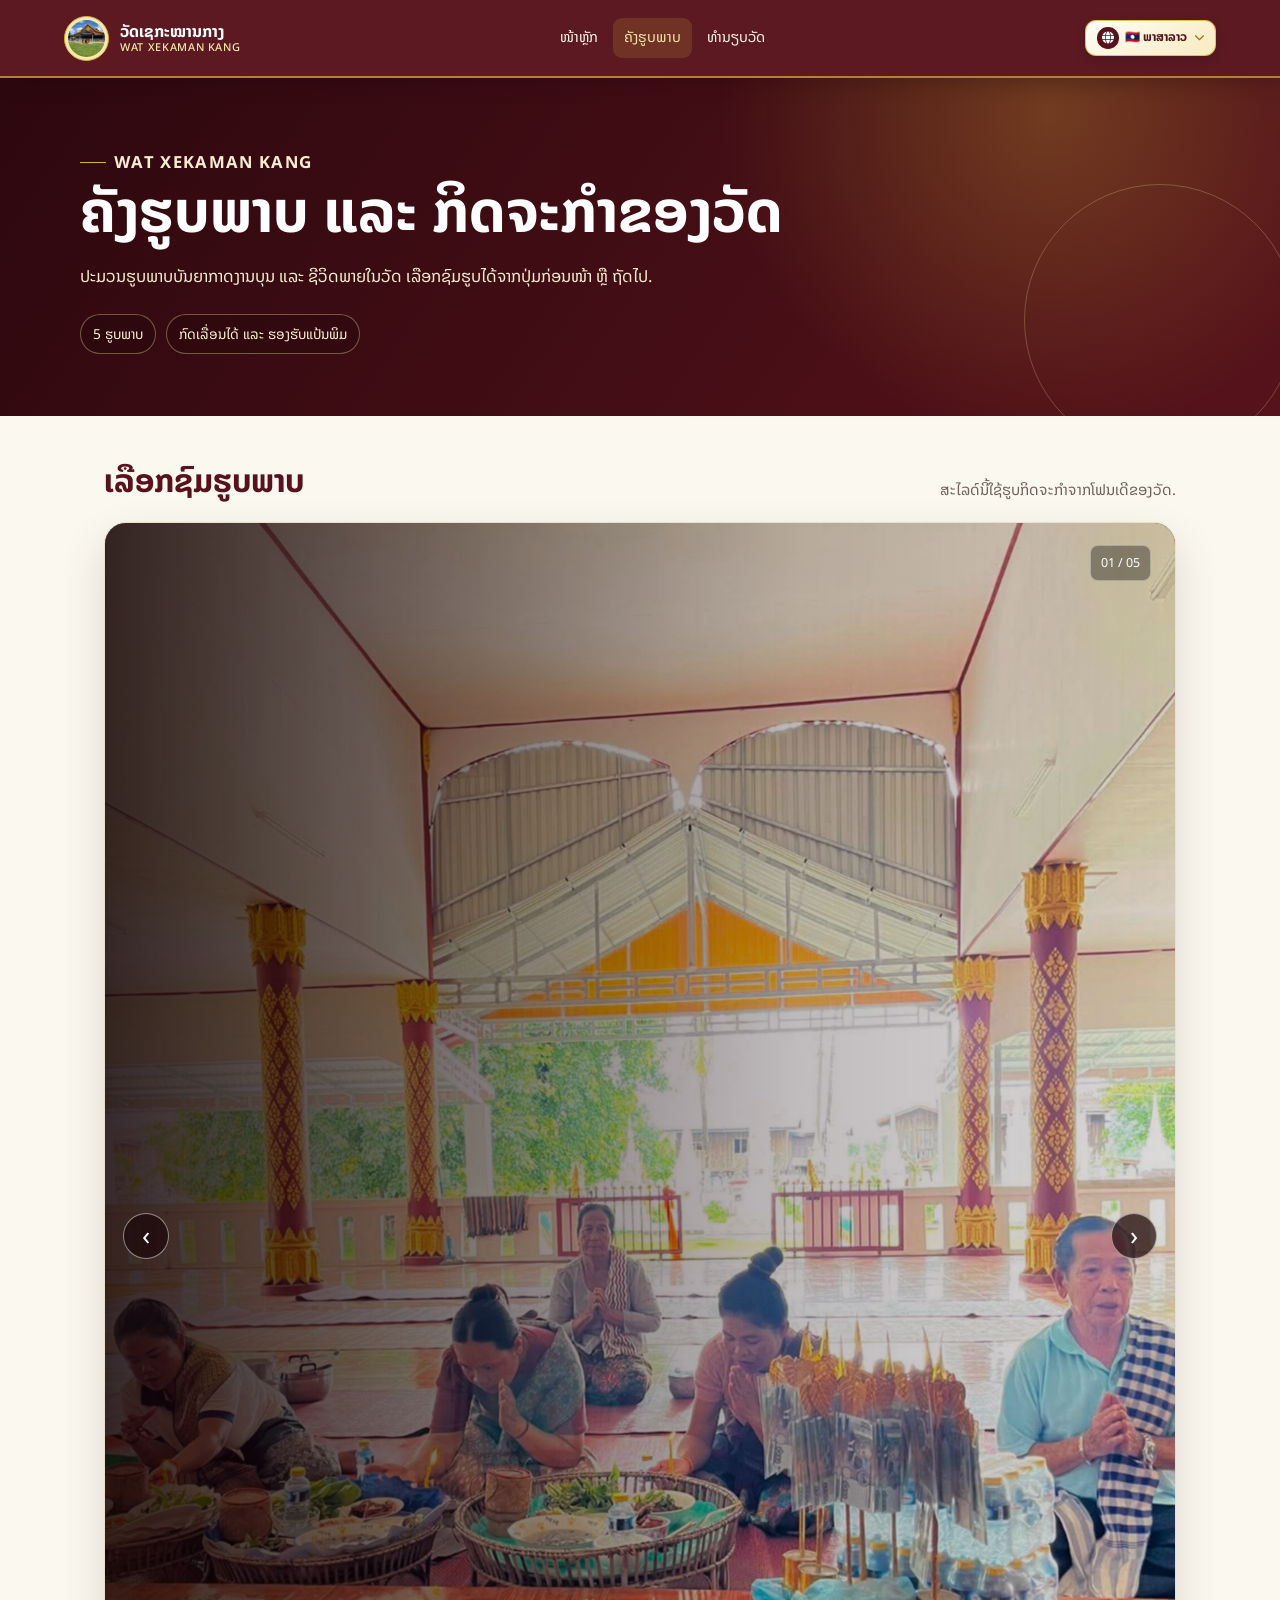
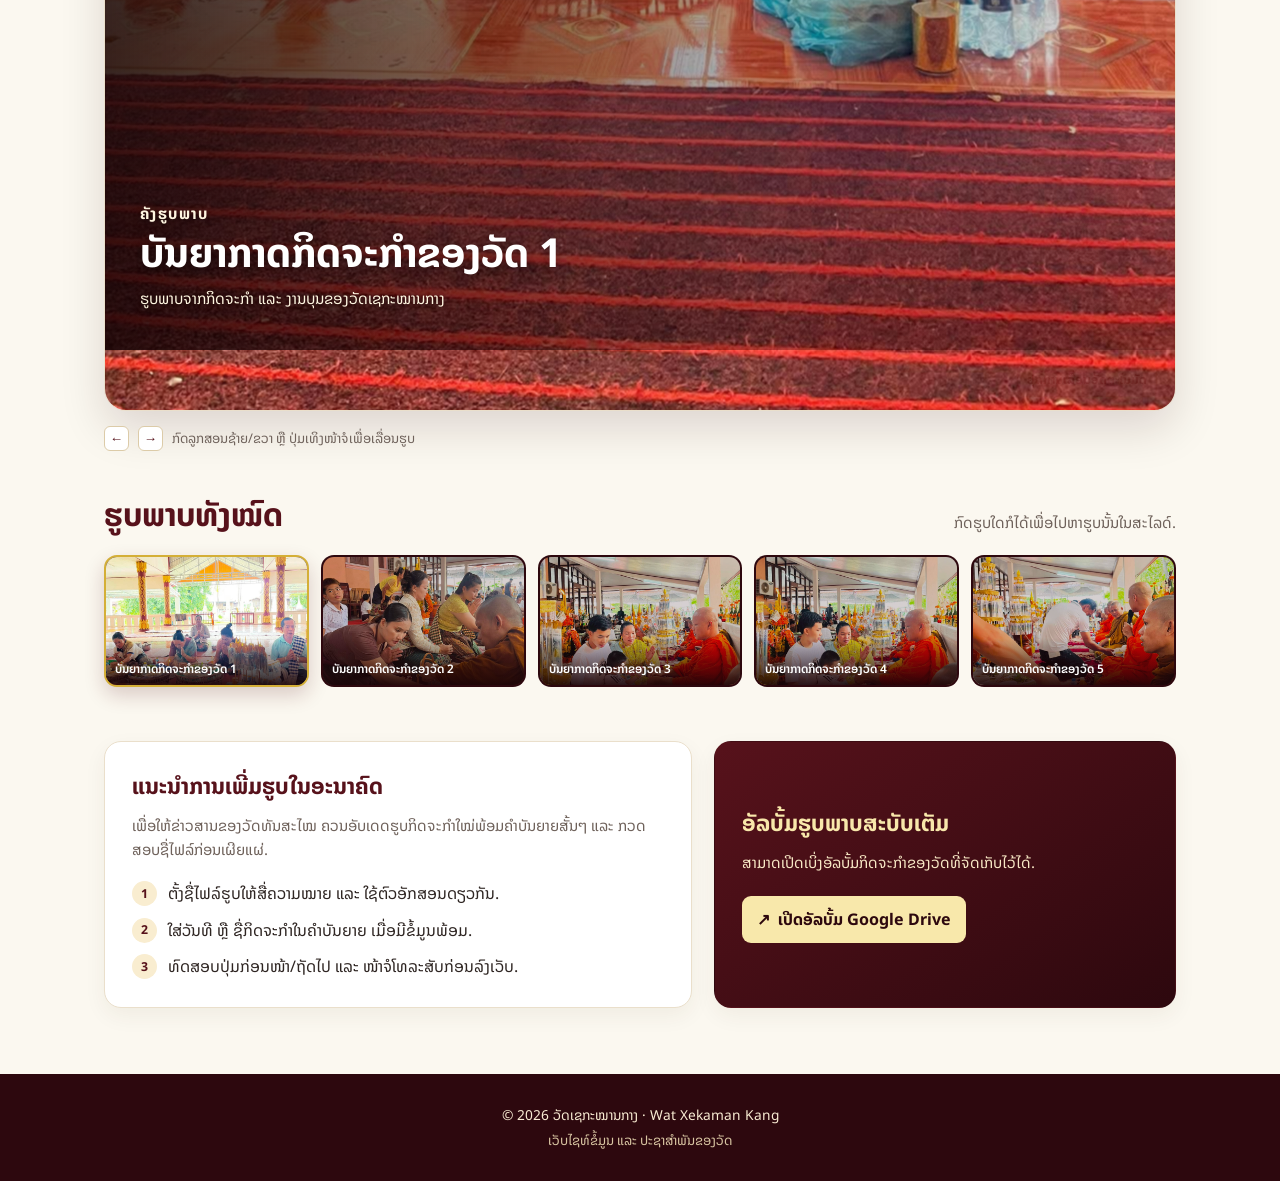
==== gallery.html @ 75fa4f86 "Add files via upload" ====
<!DOCTYPE html>
<html lang="lo">
<head>
    <meta charset="UTF-8">
    <meta name="viewport" content="width=device-width, initial-scale=1.0">
    <meta name="description" content="ຄັງຮູບພາບ ແລະ ກິດຈະກຳຂອງວັດເຊກະໝານກາງ">
    <meta name="theme-color" content="#57121b">
    <title>ຄັງຮູບພາບ | ວັດເຊກະໝານກາງ</title>
    <link rel="preconnect" href="https://fonts.googleapis.com">
    <link rel="preconnect" href="https://fonts.gstatic.com" crossorigin>
    <link href="https://fonts.googleapis.com/css2?family=Noto+Sans+Lao:wght@400;500;600;700&family=Noto+Sans+Thai:wght@400;500;600;700&display=swap" rel="stylesheet">
    <link rel="stylesheet" href="https://cdnjs.cloudflare.com/ajax/libs/font-awesome/6.4.0/css/all.min.css">
    <style>
        :root {
            --wine: #57121b;
            --wine-dark: #2d080e;
            --gold: #d4af37;
            --gold-light: #f8e8ab;
            --cream: #fbf8f0;
            --ink: #2e2522;
            --muted: #6f625b;
            --surface: #ffffff;
            --line: #eadfcb;
            --shadow: 0 18px 45px rgba(45, 8, 14, .14);
        }

    * { box-sizing: border-box; }
    html { scroll-behavior: smooth; }
    body {
        margin: 0;
        min-width: 320px;
        color: var(--ink);
        background: var(--cream);
        font-family: "Noto Sans Lao", "Noto Sans Thai", Tahoma, sans-serif;
        line-height: 1.6;
    }

    button, a { font: inherit; }
    button { cursor: pointer; }
    a { color: inherit; }
    img { display: block; max-width: 100%; }
    :focus-visible { outline: 3px solid #1769aa; outline-offset: 3px; }

    .skip-link {
        position: fixed;
        z-index: 100;
        top: -100px;
        left: 16px;
        padding: 10px 16px;
        color: #fff;
        background: var(--wine-dark);
        border-radius: 0 0 12px 12px;
    }
    .skip-link:focus { top: 0; }

    .site-header {
        position: sticky;
        z-index: 20;
        top: 0;
        border-bottom: 2px solid rgba(212, 175, 55, .7);
        color: #fff;
        background: rgba(87, 18, 27, .97);
        box-shadow: 0 5px 18px rgba(28, 4, 8, .24);
    }
    .topbar {
        display: flex;
        align-items: center;
        justify-content: space-between;
        gap: 16px;
        max-width: 1200px;
        min-height: 76px;
        margin: 0 auto;
        padding: 10px 24px;
    }
    .brand {
        display: inline-flex;
        align-items: center;
        gap: 11px;
        color: #fff;
        font-weight: 700;
        text-decoration: none;
        white-space: nowrap;
    }
    .brand img {
        width: 45px;
        height: 45px;
        padding: 3px;
        object-fit: cover;
        background: var(--gold-light);
        border: 1px solid var(--gold);
        border-radius: 50%;
    }
    .brand-text { display: grid; line-height: 1.25; }
    .brand-text small { color: var(--gold-light); font-size: .68rem; font-weight: 500; letter-spacing: .06em; }
    .site-nav { display: flex; align-items: center; gap: 4px; }
    .site-nav a {
        padding: 8px 11px;
        color: #fff9e9;
        border-radius: 9px;
        font-size: .9rem;
        text-decoration: none;
    }
    .site-nav a:hover, .site-nav a[aria-current="page"] { color: var(--gold-light); background: rgba(212, 175, 55, .17); }
    .header-actions { display: flex; align-items: center; gap: 8px; }
    .language-menu { position: relative; }
    .language-menu-trigger {
        display: inline-flex;
        align-items: center;
        gap: .42rem;
        min-height: 2.25rem;
        padding: .34rem .68rem;
        color: var(--wine);
        border: 1px solid rgba(212, 175, 55, .75);
        border-radius: .7rem;
        background: linear-gradient(145deg, #fffdf8, #f8ebbf);
        box-shadow: 0 4px 12px rgba(0, 0, 0, .16);
        font-size: .76rem;
        font-weight: 700;
        transition: transform .2s ease, box-shadow .2s ease, background .2s ease;
    }
    .language-menu-trigger:hover { transform: translateY(-1px); background: #fff; box-shadow: 0 7px 16px rgba(0, 0, 0, .22); }
    .language-icon { display: grid; width: 1.35rem; height: 1.35rem; place-items: center; color: #fff; border-radius: 50%; background: var(--wine); }
    .language-chevron { color: #9d7516; font-size: .65rem; transition: transform .2s ease; }
    .language-menu-trigger[aria-expanded="true"] .language-chevron { transform: rotate(180deg); }
    .language-menu-popover { position: absolute; z-index: 50; top: calc(100% + .5rem); right: 0; display: grid; width: 11.25rem; padding: .35rem; border: 1px solid rgba(212, 175, 55, .7); border-radius: .9rem; background: #fffdf8; box-shadow: 0 14px 34px rgba(45, 8, 14, .26); opacity: 0; pointer-events: none; transform: translateY(-.35rem) scale(.97); transform-origin: top right; transition: opacity .16s ease, transform .16s ease; }
    .language-menu.is-open .language-menu-popover { opacity: 1; pointer-events: auto; transform: translateY(0) scale(1); }
    .language-option { display: flex; align-items: center; gap: .55rem; width: 100%; padding: .62rem .7rem; color: var(--ink); border: 0; border-radius: .65rem; background: transparent; text-align: left; font-size: .82rem; font-weight: 700; transition: background .18s ease, color .18s ease, transform .18s ease; }
    .language-option:hover, .language-option[aria-current="true"] { color: var(--wine); background: #fff1c8; transform: translateX(2px); }
    .language-option-flag { display: grid; width: 1.7rem; height: 1.7rem; place-items: center; border-radius: 50%; background: #f7ebcb; font-size: .9rem; }

    .hero {
        position: relative;
        overflow: hidden;
        padding: 54px 24px 62px;
        color: #fff;
        background: radial-gradient(circle at 82% 10%, rgba(212, 175, 55, .28), transparent 30%), linear-gradient(125deg, var(--wine-dark), var(--wine));
    }
    .hero::after {
        position: absolute;
        inset: auto -16px -40px auto;
        width: 270px;
        height: 270px;
        border: 1px solid rgba(248, 232, 171, .24);
        border-radius: 50%;
        content: "";
    }
    .hero-inner { position: relative; z-index: 1; max-width: 1120px; margin: 0 auto; }
    .eyebrow { display: inline-flex; align-items: center; gap: 8px; margin: 0 0 11px; color: var(--gold-light); font-size: .82rem; font-weight: 700; letter-spacing: .08em; text-transform: uppercase; }
    .eyebrow::before { width: 26px; height: 1px; background: var(--gold); content: ""; }
    h1 { max-width: 780px; margin: 0; color: #fff; font-size: clamp(2rem, 5vw, 3.65rem); line-height: 1.2; }
    .hero p { max-width: 720px; margin: 17px 0 0; color: #f9ecd3; font-size: 1.04rem; }
    .hero-meta { display: flex; flex-wrap: wrap; gap: 10px; margin-top: 25px; }
    .meta-chip { padding: 8px 12px; border: 1px solid rgba(248, 232, 171, .35); border-radius: 99px; background: rgba(0, 0, 0, .14); color: #fff3d4; font-size: .86rem; }

    .page-shell { max-width: 1120px; margin: 0 auto; padding: 44px 24px 66px; }
    .section-heading { display: flex; align-items: end; justify-content: space-between; gap: 20px; margin-bottom: 20px; }
    .section-heading h2 { margin: 0; color: var(--wine); font-size: clamp(1.45rem, 3vw, 2rem); line-height: 1.3; }
    .section-heading p { max-width: 560px; margin: 0; color: var(--muted); font-size: .94rem; text-align: right; }

    .slider {
        overflow: hidden;
        background: var(--surface);
        border: 1px solid var(--line);
        border-radius: 22px;
        box-shadow: var(--shadow);
    }
    .slide-stage {
        position: relative;
        display: grid;
        min-height: 500px;
        isolation: isolate;
        background: #211517;
    }
    .slide-image { width: 100%; height: 100%; min-height: 500px; object-fit: cover; opacity: .96; transform: scale(1.025); will-change: opacity, transform, filter; transition: opacity .5s ease, transform 7s cubic-bezier(.16, 1, .3, 1), filter .5s ease; animation: slide-ken-burns 12s ease-out both; }
    .slide-stage.is-changing .slide-image { opacity: .1; transform: scale(1.08); filter: saturate(.7) blur(1px); }
    @keyframes slide-ken-burns { from { transform: scale(1.025); } to { transform: scale(1.1); } }
    .image-wash { position: absolute; z-index: 1; inset: 0; background: linear-gradient(90deg, rgba(19, 3, 6, .84), rgba(19, 3, 6, .23) 65%, rgba(19, 3, 6, .1)); pointer-events: none; }
    .slide-info { position: absolute; z-index: 2; right: 35px; bottom: 38px; left: 35px; max-width: 650px; color: #fff; }
    .slide-kicker { margin: 0 0 6px; color: var(--gold-light); font-size: .8rem; font-weight: 700; letter-spacing: .09em; text-transform: uppercase; }
    .slide-info h3 { max-width: 600px; margin: 0; font-size: clamp(1.6rem, 4vw, 2.5rem); line-height: 1.28; text-shadow: 0 2px 12px rgba(0, 0, 0, .48); }
    .slide-info p { max-width: 580px; margin: 9px 0 0; color: #fff6e1; font-size: .96rem; text-shadow: 0 1px 7px rgba(0, 0, 0, .6); }
    .slide-number { position: absolute; z-index: 3; top: 22px; right: 24px; padding: 7px 10px; border: 1px solid rgba(255, 255, 255, .35); border-radius: 8px; background: rgba(0, 0, 0, .35); color: #fff; font-size: .78rem; font-variant-numeric: tabular-nums; }
    .slider-controls { position: absolute; z-index: 4; top: 50%; right: 18px; left: 18px; display: flex; justify-content: space-between; transform: translateY(-50%); pointer-events: none; }
    .slider-controls button {
        display: grid;
        width: 46px;
        height: 46px;
        place-items: center;
        padding: 0;
        color: #fff;
        border: 1px solid rgba(255, 255, 255, .5);
        border-radius: 50%;
        background: rgba(27, 7, 10, .7);
        font-size: 1.65rem;
        line-height: 1;
        pointer-events: auto;
        transition: background .2s ease, transform .2s ease;
    }
    .slider-controls button:hover { background: var(--wine); transform: scale(1.06); }
    .slider-bottom { display: flex; align-items: center; justify-content: space-between; gap: 18px; padding: 13px 18px; background: #fffdfa; }
    .slider-dots { display: flex; flex-wrap: wrap; gap: 7px; }
    .slider-dots button { width: 9px; height: 9px; padding: 0; border: 0; border-radius: 50%; background: #d9cdbd; transition: width .25s ease, background .25s ease, transform .2s ease; }
    .slider-dots button:hover { transform: scale(1.2); background: #b28d1b; }
    .slider-dots button.active { width: 25px; border-radius: 8px; background: var(--wine); }
    .pause-button { padding: 6px 9px; color: var(--wine); border: 1px solid #dac9ae; border-radius: 7px; background: #fff; font-size: .78rem; font-weight: 700; transition: transform .2s ease, background .2s ease, box-shadow .2s ease; }
    .pause-button:hover { background: #fff7df; transform: translateY(-1px); box-shadow: 0 5px 12px rgba(87, 18, 27, .12); }

    /* แก้ไขส่วนนี้: เพิ่มการห่อบรรทัด และเจาะจงเฉพาะลูกศรให้เป็นกรอบสี่เหลี่ยม */
    .instructions { display: flex; flex-wrap: wrap; align-items: center; gap: 9px; margin: 15px 0 0; color: var(--muted); font-size: .83rem; line-height: 1.4; }
    .instructions span:not([data-i18n]) { display: inline-grid; flex-shrink: 0; width: 25px; height: 25px; place-items: center; color: var(--wine); border: 1px solid #dccba8; border-radius: 6px; background: #fff; font-weight: 700; }

    .thumbnail-section { margin-top: 43px; }
    .thumbnail-grid { display: grid; grid-template-columns: repeat(5, minmax(0, 1fr)); gap: 12px; }
    .thumbnail {
        position: relative;
        overflow: hidden;
        min-height: 128px;
        padding: 0;
        color: #fff;
        border: 2px solid transparent;
        border-radius: 13px;
        background: var(--wine-dark);
        text-align: left;
        transition: border-color .2s ease, transform .2s ease;
    }
    .thumbnail:hover { transform: translateY(-3px); }
    .thumbnail.active { border-color: var(--gold); box-shadow: 0 8px 20px rgba(87, 18, 27, .2); }
    .thumbnail img { width: 100%; height: 128px; object-fit: cover; opacity: .81; transition: opacity .2s ease, transform .35s ease; }
    .thumbnail:hover img, .thumbnail.active img { opacity: 1; transform: scale(1.05); }
    .thumbnail span { position: absolute; right: 0; bottom: 0; left: 0; padding: 23px 9px 8px; background: linear-gradient(transparent, rgba(26, 4, 7, .91)); color: #fff; font-size: .74rem; font-weight: 600; line-height: 1.35; }

    .service-grid { display: grid; grid-template-columns: 1.12fr .88fr; gap: 22px; margin-top: 54px; }
    .service-card { padding: 27px; border: 1px solid var(--line); border-radius: 17px; background: var(--surface); box-shadow: 0 8px 22px rgba(69, 45, 22, .06); }
    .service-card h2 { margin: 0; color: var(--wine); font-size: 1.4rem; }
    .service-card p { margin: 9px 0 0; color: var(--muted); font-size: .94rem; }
    .guide-list { display: grid; gap: 11px; margin: 19px 0 0; padding: 0; list-style: none; }
    .guide-list li { display: flex; gap: 11px; align-items: flex-start; }
    .guide-list b { display: grid; flex: 0 0 auto; width: 25px; height: 25px; place-items: center; color: var(--wine); border-radius: 50%; background: #f9edd0; font-size: .77rem; }
    .drive-card { display: flex; flex-direction: column; justify-content: center; color: #fff; border-color: transparent; background: linear-gradient(145deg, var(--wine), var(--wine-dark)); }
    .drive-card h2 { color: var(--gold-light); }
    .drive-card p { color: #f8e8c5; }
    .drive-link { display: inline-flex; align-items: center; justify-content: center; gap: 8px; align-self: flex-start; margin-top: 21px; padding: 11px 15px; color: var(--wine-dark); border-radius: 9px; background: var(--gold-light); font-weight: 700; text-decoration: none; }
    .drive-link:hover { background: #fff1bd; }

    .site-footer { padding: 30px 24px; color: #f9ecd3; background: var(--wine-dark); text-align: center; }
    .site-footer p { margin: 0; font-size: .86rem; }
    .site-footer small { display: block; margin-top: 4px; color: #d9c6a3; }

    @media (max-width: 860px) {
        .site-nav { display: none; }
        .topbar { min-height: 68px; padding: 9px 16px; }
        .brand-text small { display: none; }
        .slide-stage, .slide-image { min-height: 440px; }
        .thumbnail-grid { grid-template-columns: repeat(3, minmax(0, 1fr)); }
        .service-grid { grid-template-columns: 1fr; }
    }
    @media (max-width: 560px) {
        .brand-text { font-size: .88rem; }
        .brand img { width: 39px; height: 39px; }
        .hero { padding: 42px 19px 49px; }
        .page-shell { padding: 32px 16px 49px; }
        .section-heading { display: block; }
        .section-heading p { margin-top: 6px; text-align: left; }
        .slide-stage, .slide-image { min-height: 405px; }
        .slide-info { right: 22px; bottom: 28px; left: 22px; }
        .slide-number { top: 14px; right: 15px; }
        .slider-controls { right: 11px; left: 11px; }
        .slider-controls button { width: 40px; height: 40px; }
        .slider-bottom { align-items: flex-start; }
        .thumbnail-grid { grid-template-columns: repeat(2, minmax(0, 1fr)); gap: 9px; }
        .service-card { padding: 22px; }
    }
    @media (prefers-reduced-motion: reduce) {
        *, *::before, *::after { scroll-behavior: auto !important; transition-duration: .01ms !important; animation-duration: .01ms !important; animation-iteration-count: 1 !important; }
    }
</style>
</head>
<body>
    <a class="skip-link" href="#gallery">ຂ້າມໄປຄັງຮູບ</a>

<header class="site-header">
    <div class="topbar">
        <a class="brand" href="index.html" aria-label="ກັບໄປໜ້າຫຼັກ">
            <img src="wat-logo.jpg" alt="ໂລໂກ້ວັດເຊກະໝານກາງ">
            <span class="brand-text"><span data-i18n="brand">ວັດເຊກະໝານກາງ</span><small>WAT XEKAMAN KANG</small></span>
        </a>
        <nav class="site-nav" aria-label="ເມນູຫຼັກ">
            <a href="index.html" data-i18n="navHome">ໜ້າຫຼັກ</a>
            <a href="gallery.html" aria-current="page" data-i18n="navGallery">ຄັງຮູບພາບ</a>
            <a href="temple_members.html" data-i18n="navMembers">ທຳນຽບວັດ</a>
        </nav>
        <div class="header-actions">
            <div class="language-menu" id="galleryLanguageMenu">
                <button id="galleryLanguageTrigger" type="button" class="language-menu-trigger" aria-haspopup="menu" aria-expanded="false" aria-label="Choose website language">
                    <span class="language-icon"><i class="fa-solid fa-globe"></i></span>
                    <span id="galleryLanguageLabel">🇱🇦 ພາສາລາວ</span>
                    <i class="fa-solid fa-chevron-down language-chevron" aria-hidden="true"></i>
                </button>
                <div class="language-menu-popover" role="menu" aria-label="Choose website language">
                    <button type="button" class="language-option" role="menuitem" data-language="lo"><span class="language-option-flag">🇱🇦</span>ພາສາລາວ</button>
                    <button type="button" class="language-option" role="menuitem" data-language="en"><span class="language-option-flag">🇬🇧</span>English</button>
                    <button type="button" class="language-option" role="menuitem" data-language="th"><span class="language-option-flag">🇹🇭</span>ภาษาไทย</button>
                </div>
            </div>
        </div>
    </div>
</header>

<main>
    <section class="hero" aria-labelledby="page-title">
        <div class="hero-inner">
            <p class="eyebrow" data-i18n="eyebrow">WAT XEKAMAN KANG</p>
            <h1 id="page-title" data-i18n="heroTitle">ຄັງຮູບພາບ ແລະ ກິດຈະກຳຂອງວັດ</h1>
            <p data-i18n="heroText">ປະມວນຮູບພາບບັນຍາກາດງານບຸນ ແລະ ຊີວິດພາຍໃນວັດ ເລືອກຊົມຮູບໄດ້ຈາກປຸ່ມກ່ອນໜ້າ ຫຼື ຖັດໄປ.</p>
            <div class="hero-meta">
                <span class="meta-chip" data-i18n="chipPhotos">5 ຮູບພາບ</span>
                <span class="meta-chip" data-i18n="chipControl">ກົດເລື່ອນໄດ້ ແລະ ຮອງຮັບແປ້ນພິມ</span>
            </div>
        </div>
    </section>

    <div class="page-shell">
        <section id="gallery" aria-labelledby="gallery-heading">
            <div class="section-heading">
                <h2 id="gallery-heading" data-i18n="galleryTitle">ເລືອກຊົມຮູບພາບ</h2>
                <p data-i18n="galleryText">ສະໄລດ໌ນີ້ໃຊ້ຮູບທີ່ມີຢູ່ໃນເວັບໄຊທ໌ ຈຶ່ງເປີດໄດ້ທັນທີໂດຍບໍ່ຕ້ອງອັບໂຫຼດເພີ່ມ.</p>
            </div>

            <div class="slider" role="region" aria-roledescription="carousel" aria-label="ສະໄລດ໌ຮູບພາບກິດຈະກຳ">
                <div class="slide-stage" id="slideStage" tabindex="0">
                    <img id="slideImage" class="slide-image" src="images/events/event1.jpg" alt="">
                    <div class="image-wash"></div>
                    <div class="slide-number" id="slideNumber" aria-live="polite">01 / 05</div>
                    <div class="slide-info">
                        <p class="slide-kicker" data-i18n="slideLabel">ຄັງຮູບພາບ</p>
                        <h3 id="slideTitle"></h3>
                        <p id="slideDescription"></p>
                    </div>
                    <div class="slider-controls" aria-label="ປຸ່ມຄວບຄຸມສະໄລດ໌">
                        <button id="previousSlide" type="button" aria-label="ຮູບກ່ອນໜ້າ">‹</button>
                        <button id="nextSlide" type="button" aria-label="ຮູບຖັດໄປ">›</button>
                    </div>
                </div>
                <div class="slider-bottom">
                    <div class="slider-dots" id="sliderDots" aria-label="ເລືອກຮູບສະໄລດ໌"></div>
                    <button class="pause-button" id="pauseButton" type="button" data-i18n="pause">ຢຸດການເລື່ອນອັດຕະໂນມັດ</button>
                </div>
            </div>

            <p class="instructions"><span>←</span><span>→</span><span data-i18n="keyboardHelp">ກົດລູກສອນຊ້າຍ/ຂວາ ຫຼື ປຸ່ມເທິງໜ້າຈໍເພື່ອເລື່ອນຮູບ</span></p>
        </section>

        <section class="thumbnail-section" aria-labelledby="all-photos-heading">
            <div class="section-heading">
                <h2 id="all-photos-heading" data-i18n="allPhotosTitle">ຮູບພາບທັງໝົດ</h2>
                <p data-i18n="allPhotosText">ກົດຮູບໃດກໍໄດ້ເພື່ອໄປຫາຮູບນັ້ນໃນສະໄລດ໌.</p>
            </div>
            <div class="thumbnail-grid" id="thumbnailGrid"></div>
        </section>

        <section class="service-grid" aria-label="ຂໍ້ມູນການໃຊ້ງານ">
            <article class="service-card">
                <h2 data-i18n="guideTitle">ແນະນຳການເພີ່ມຮູບໃນອະນາຄົດ</h2>
                <p data-i18n="guideText">ເພື່ອໃຫ້ຂ່າວສານຂອງວັດທັນສະໄໝ ຄວນອັບເດດຮູບກິດຈະກຳໃໝ່ພ້ອມຄຳບັນຍາຍສັ້ນໆ ແລະ ກວດສອບຊື່ໄຟລ໌ກ່ອນເຜີຍແຜ່.</p>
                <ol class="guide-list">
                    <li><b>1</b><span data-i18n="guideOne">ຕັ້ງຊື່ໄຟລ໌ຮູບໃຫ້ສື່ຄວາມໝາຍ ແລະ ໃຊ້ຕົວອັກສອນດຽວກັນ.</span></li>
                    <li><b>2</b><span data-i18n="guideTwo">ໃສ່ວັນທີ ຫຼື ຊື່ກິດຈະກຳໃນຄຳບັນຍາຍ ເມື່ອມີຂໍ້ມູນພ້ອມ.</span></li>
                    <li><b>3</b><span data-i18n="guideThree">ທົດສອບປຸ່ມກ່ອນໜ້າ/ຖັດໄປ ແລະ ໜ້າຈໍໂທລະສັບກ່ອນລົງເວັບ.</span></li>
                </ol>
            </article>
            <aside class="service-card drive-card">
                <h2 data-i18n="driveTitle">ອັລບັ້ມຮູບພາບສະບັບເຕັມ</h2>
                <p data-i18n="driveText">ສາມາດເປີດເບິ່ງອັລບັ້ມກິດຈະກຳຂອງວັດທີ່ຈັດເກັບໄວ້ໄດ້.</p>
                <a class="drive-link" href="https://drive.google.com/drive/folders/1dn_90j-wZuNfEsLvLGJKiGl0UICvkTuK" target="_blank" rel="noopener noreferrer"><span aria-hidden="true">↗</span><span data-i18n="driveButton">ເປີດອັລບັ້ມ Google Drive</span></a>
            </aside>
        </section>
    </div>
</main>

<footer class="site-footer">
    <p>© <span id="copyrightYear"></span> <span data-i18n="footerName">ວັດເຊກະໝານກາງ · Wat Xekaman Kang</span></p>
    <small data-i18n="footerNote">ເວັບໄຊທ໌ຂໍ້ມູນ ແລະ ປະຊາສຳພັນຂອງວັດ</small>
</footer>

<script>
    const slides = [
        { src: 'images/events/event1.jpg', lo: 'ບັນຍາກາດກິດຈະກຳຂອງວັດ 1', th: 'บรรยากาศกิจกรรมของวัด 1', en: 'Temple activities 1', loDesc: 'ຮູບພາບຈາກກິດຈະກຳ ແລະ ງານບຸນຂອງວັດເຊກະໝານກາງ', thDesc: 'ภาพจากกิจกรรมและงานบุญของวัดเซกะหมานกลาง', enDesc: 'Scenes from ceremonies and activities at Wat Xekaman Kang.' },
        { src: 'images/events/event2.jpg', lo: 'ບັນຍາກາດກິດຈະກຳຂອງວັດ 2', th: 'บรรยากาศกิจกรรมของวัด 2', en: 'Temple activities 2', loDesc: 'ບັນທຶກພາບຄວາມສັດທາ ແລະ ການຮ່ວມກິດຈະກຳ', thDesc: 'บันทึกภาพศรัทธาและการร่วมกิจกรรม', enDesc: 'A record of faith and community participation.' },
        { src: 'images/events/event3.jpg', lo: 'ບັນຍາກາດກິດຈະກຳຂອງວັດ 3', th: 'บรรยากาศกิจกรรมของวัด 3', en: 'Temple activities 3', loDesc: 'ພາບການຮ່ວມງານບຸນ ແລະ ກິດຈະກຳພາຍໃນວັດ', thDesc: 'ภาพการร่วมงานบุญและกิจกรรมภายในวัด', enDesc: 'Merit-making and activities inside the temple.' },
        { src: 'images/events/event4.jpg', lo: 'ບັນຍາກາດກິດຈະກຳຂອງວັດ 4', th: 'บรรยากาศกิจกรรมของวัด 4', en: 'Temple activities 4', loDesc: 'ຮູບພາບອີກຊ່ວງໜຶ່ງຂອງງານບຸນ ແລະ ຊຸມຊົນ', thDesc: 'ภาพอีกช่วงหนึ่งของงานบุญและชุมชน', enDesc: 'Another moment from a temple festival and its community.' },
        { src: 'images/events/event5.jpg', lo: 'ບັນຍາກາດກິດຈະກຳຂອງວັດ 5', th: 'บรรยากาศกิจกรรมของวัด 5', en: 'Temple activities 5', loDesc: 'ປະມວນພາບກິດຈະກຳທີ່ວັດຈັດຂຶ້ນ', thDesc: 'ประมวลภาพกิจกรรมที่วัดจัดขึ้น', enDesc: 'A collection of temple activities.' }
    ];

    const translations = {
        lo: {
            title: 'ຄັງຮູບພາບ | ວັດເຊກະໝານກາງ', brand: 'ວັດເຊກະໝານກາງ', navHome: 'ໜ້າຫຼັກ', navGallery: 'ຄັງຮູບພາບ', navMembers: 'ທຳນຽບວັດ', eyebrow: 'WAT XEKAMAN KANG', heroTitle: 'ຄັງຮູບພາບ ແລະ ກິດຈະກຳຂອງວັດ', heroText: 'ປະມວນຮູບພາບບັນຍາກາດງານບຸນ ແລະ ຊີວິດພາຍໃນວັດ ເລືອກຊົມຮູບໄດ້ຈາກປຸ່ມກ່ອນໜ້າ ຫຼື ຖັດໄປ.', chipPhotos: '5 ຮູບພາບ', chipControl: 'ກົດເລື່ອນໄດ້ ແລະ ຮອງຮັບແປ້ນພິມ', galleryTitle: 'ເລືອກຊົມຮູບພາບ', galleryText: 'ສະໄລດ໌ນີ້ໃຊ້ຮູບກິດຈະກຳຈາກໂຟນເດີຂອງວັດ.', slideLabel: 'ຄັງຮູບພາບ', pause: 'ຢຸດການເລື່ອນອັດຕະໂນມັດ', play: 'ເລີ່ມການເລື່ອນອັດຕະໂນມັດ', keyboardHelp: 'ກົດລູກສອນຊ້າຍ/ຂວາ ຫຼື ປຸ່ມເທິງໜ້າຈໍເພື່ອເລື່ອນຮູບ', allPhotosTitle: 'ຮູບພາບທັງໝົດ', allPhotosText: 'ກົດຮູບໃດກໍໄດ້ເພື່ອໄປຫາຮູບນັ້ນໃນສະໄລດ໌.', guideTitle: 'ແນະນຳການເພີ່ມຮູບໃນອະນາຄົດ', guideText: 'ເພື່ອໃຫ້ຂ່າວສານຂອງວັດທັນສະໄໝ ຄວນອັບເດດຮູບກິດຈະກຳໃໝ່ພ້ອມຄຳບັນຍາຍສັ້ນໆ ແລະ ກວດສອບຊື່ໄຟລ໌ກ່ອນເຜີຍແຜ່.', guideOne: 'ຕັ້ງຊື່ໄຟລ໌ຮູບໃຫ້ສື່ຄວາມໝາຍ ແລະ ໃຊ້ຕົວອັກສອນດຽວກັນ.', guideTwo: 'ໃສ່ວັນທີ ຫຼື ຊື່ກິດຈະກຳໃນຄຳບັນຍາຍ ເມື່ອມີຂໍ້ມູນພ້ອມ.', guideThree: 'ທົດສອບປຸ່ມກ່ອນໜ້າ/ຖັດໄປ ແລະ ໜ້າຈໍໂທລະສັບກ່ອນລົງເວັບ.', driveTitle: 'ອັລບັ້ມຮູບພາບສະບັບເຕັມ', driveText: 'ສາມາດເປີດເບິ່ງອັລບັ້ມກິດຈະກຳຂອງວັດທີ່ຈັດເກັບໄວ້ໄດ້.', driveButton: 'ເປີດອັລບັ້ມ Google Drive', footerName: 'ວັດເຊກະໝານກາງ · Wat Xekaman Kang', footerNote: 'ເວັບໄຊທ໌ຂໍ້ມູນ ແລະ ປະຊາສຳພັນຂອງວັດ', previous: 'ຮູບກ່ອນໜ້າ', next: 'ຮູບຖັດໄປ', choose: 'ເລືອກຮູບທີ'
        },
        th: {
            title: 'คลังภาพ | วัดเซกะหมานกลาง', brand: 'วัดเซกะหมานกลาง', navHome: 'หน้าหลัก', navGallery: 'คลังภาพ', navMembers: 'ทำเนียบวัด', eyebrow: 'WAT XEKAMAN KANG', heroTitle: 'คลังภาพและกิจกรรมของวัด', heroText: 'รวบรวมภาพบรรยากาศงานบุญและวิถีชีวิตภายในวัด เลือกดูภาพด้วยปุ่มก่อนหน้า หรือ ถัดไปได้ทันที.', chipPhotos: '5 ภาพ', chipControl: 'เลื่อนภาพได้และรองรับแป้นพิมพ์', galleryTitle: 'เลือกชมภาพ', galleryText: 'สไลด์นี้ใช้รูปกิจกรรมจากโฟลเดอร์แกลเลอรี่ของวัดโดยตรง.', slideLabel: 'คลังภาพ', pause: 'หยุดเลื่อนอัตโนมัติ', play: 'เริ่มเลื่อนอัตโนมัติ', keyboardHelp: 'กดลูกศรซ้าย/ขวา หรือปุ่มบนหน้าจอเพื่อเลื่อนภาพ', allPhotosTitle: 'ภาพทั้งหมด', allPhotosText: 'กดภาพใดก็ได้เพื่อไปยังภาพนั้นในสไลด์.', guideTitle: 'ข้อแนะนำสำหรับการเพิ่มภาพครั้งต่อไป', guideText: 'เพื่อให้ข้อมูลข่าวสารของวัดทันสมัย ควรอัปเดตภาพกิจกรรมพร้อมคำบรรยายสั้น ๆ และตรวจสอบชื่อไฟล์ก่อนเผยแพร่.', guideOne: 'ตั้งชื่อไฟล์ภาพให้สื่อความหมายและใช้รูปแบบตัวอักษรให้สม่ำเสมอ.', guideTwo: 'ใส่วันที่หรือชื่อกิจกรรมไว้ในคำบรรยายเมื่อมีข้อมูลพร้อม.', guideThree: 'ทดสอบปุ่มก่อนหน้า/ถัดไปและหน้าจอโทรศัพท์ก่อนนำขึ้นเว็บไซต์.', driveTitle: 'อัลบั้มภาพฉบับเต็ม', driveText: 'เปิดดูอัลบั้มกิจกรรมของวัดที่จัดเก็บไว้ได้.', driveButton: 'เปิดอัลบั้ม Google Drive', footerName: 'วัดเซกะหมานกลาง · Wat Xekaman Kang', footerNote: 'เว็บไซต์ข้อมูลและประชาสัมพันธ์ของวัด', previous: 'ภาพก่อนหน้า', next: 'ภาพถัดไป', choose: 'เลือกภาพที่'
        },
        en: {
            title: 'Gallery | Wat Xekaman Kang', brand: 'Wat Xekaman Kang', navHome: 'Home', navGallery: 'Gallery', navMembers: 'Temple members', eyebrow: 'WAT XEKAMAN KANG', heroTitle: 'Temple gallery and activities', heroText: 'A collection of temple ceremonies and community moments. Use the previous and next controls to browse.', chipPhotos: '5 images', chipControl: 'Swipe or use the keyboard arrows', galleryTitle: 'Browse the gallery', galleryText: 'This slideshow uses activity images directly from the temple gallery folder.', slideLabel: 'Photo gallery', pause: 'Pause autoplay', play: 'Resume autoplay', keyboardHelp: 'Use the left/right arrow keys or the on-screen controls to change images.', allPhotosTitle: 'All photos', allPhotosText: 'Select any photo to open it in the slideshow.', guideTitle: 'Adding photos in future', guideText: 'Keep the gallery fresh with new activity images and short captions.', guideOne: 'Use clear, consistent filenames.', guideTwo: 'Add the date or activity name to the caption.', guideThree: 'Test the controls and phone layout before publishing.', driveTitle: 'Full photo album', driveText: 'Open the complete temple activity album.', driveButton: 'Open Google Drive album', footerName: 'Wat Xekaman Kang · Laos', footerNote: 'Official information and public-relations website', previous: 'Previous image', next: 'Next image', choose: 'Choose image'
        }
    };

    const languageLabels = { lo: '🇱🇦 ພາສາລາວ', en: '🇬🇧 English', th: '🇹🇭 ภาษาไทย' };
    const storedLanguage = localStorage.getItem('preferred_lang') || localStorage.getItem('wat-kang-language') || 'lo';
    let activeIndex = 0;
    let activeLanguage = translations[storedLanguage] ? storedLanguage : 'lo';
    let isPaused = window.matchMedia('(prefers-reduced-motion: reduce)').matches;
    let autoplayTimer;
    let touchStartX = 0;
    let slideChangeTimer;

    const slideImage = document.getElementById('slideImage');
    const slideTitle = document.getElementById('slideTitle');
    const slideDescription = document.getElementById('slideDescription');
    const slideNumber = document.getElementById('slideNumber');
    const dots = document.getElementById('sliderDots');
    const thumbnails = document.getElementById('thumbnailGrid');
    const pauseButton = document.getElementById('pauseButton');
    const stage = document.getElementById('slideStage');

    function currentText(key) { return translations[activeLanguage][key]; }
    function slideText(slide) { return slide[activeLanguage] || slide.lo; }
    function slideDescriptionText(slide) { return slide[`${activeLanguage}Desc`] || slide.loDesc; }

    function closeGalleryLanguageMenu() {
        const menu = document.getElementById('galleryLanguageMenu');
        const trigger = document.getElementById('galleryLanguageTrigger');
        if (menu) menu.classList.remove('is-open');
        if (trigger) trigger.setAttribute('aria-expanded', 'false');
    }

    function syncGalleryLanguageMenu() {
        const label = document.getElementById('galleryLanguageLabel');
        if (label) label.textContent = languageLabels[activeLanguage] || languageLabels.lo;
        document.querySelectorAll('[data-language]').forEach(button => {
            button.setAttribute('aria-current', String(button.dataset.language === activeLanguage));
        });
    }

    function fallbackImage(image) {
        image.onerror = null;
        image.src = 'wat-logo.jpg';
    }

    function renderControls() {
        dots.innerHTML = '';
        thumbnails.innerHTML = '';
        slides.forEach((slide, index) => {
            const dot = document.createElement('button');
            dot.type = 'button';
            dot.setAttribute('aria-label', `${currentText('choose')} ${index + 1}`);
            dot.setAttribute('aria-current', index === activeIndex ? 'true' : 'false');
            dot.className = index === activeIndex ? 'active' : '';
            dot.addEventListener('click', () => showSlide(index));
            dots.appendChild(dot);

            const thumbnail = document.createElement('button');
            thumbnail.type = 'button';
            thumbnail.className = `thumbnail${index === activeIndex ? ' active' : ''}`;
            thumbnail.setAttribute('aria-label', `${currentText('choose')} ${index + 1}: ${slideText(slide)}`);
            thumbnail.setAttribute('aria-current', index === activeIndex ? 'true' : 'false');
            thumbnail.innerHTML = `<img src="${slide.src}" alt="" loading="lazy"><span>${slideText(slide)}</span>`;
            thumbnail.querySelector('img').addEventListener('error', event => fallbackImage(event.currentTarget));
            thumbnail.addEventListener('click', () => showSlide(index));
            thumbnails.appendChild(thumbnail);
        });
    }

    function showSlide(index) {
        activeIndex = (index + slides.length) % slides.length;
        const slide = slides[activeIndex];
        window.clearTimeout(slideChangeTimer);
        stage.classList.add('is-changing');
        slideChangeTimer = window.setTimeout(() => {
            slideImage.src = slide.src;
            slideImage.alt = slideText(slide);
            stage.classList.remove('is-changing');
        }, 220);
        slideTitle.textContent = slideText(slide);
        slideDescription.textContent = slideDescriptionText(slide);
        slideNumber.textContent = `${String(activeIndex + 1).padStart(2, '0')} / ${String(slides.length).padStart(2, '0')}`;
        renderControls();
        resetAutoplay();
    }

    function resetAutoplay() {
        window.clearInterval(autoplayTimer);
        if (!isPaused) autoplayTimer = window.setInterval(() => showSlide(activeIndex + 1), 7000);
    }

    function setLanguage(language) {
        activeLanguage = language;
        document.documentElement.lang = language;
        document.title = currentText('title');
        localStorage.setItem('wat-kang-language', language);
        localStorage.setItem('preferred_lang', language);
        localStorage.setItem('preferred_lang_label', languageLabels[language]);
        document.querySelectorAll('[data-i18n]').forEach(element => {
            const value = currentText(element.dataset.i18n);
            if (value) element.textContent = value;
        });
        document.getElementById('previousSlide').setAttribute('aria-label', currentText('previous'));
        document.getElementById('nextSlide').setAttribute('aria-label', currentText('next'));
        syncGalleryLanguageMenu();
        closeGalleryLanguageMenu();
        pauseButton.textContent = isPaused ? currentText('play') : currentText('pause');
        showSlide(activeIndex);
    }

    document.getElementById('galleryLanguageTrigger').addEventListener('click', () => {
        const menu = document.getElementById('galleryLanguageMenu');
        const trigger = document.getElementById('galleryLanguageTrigger');
        const isOpen = menu.classList.toggle('is-open');
        trigger.setAttribute('aria-expanded', String(isOpen));
    });
    document.getElementById('previousSlide').addEventListener('click', () => showSlide(activeIndex - 1));
    document.getElementById('nextSlide').addEventListener('click', () => showSlide(activeIndex + 1));
    document.querySelectorAll('[data-language]').forEach(button => button.addEventListener('click', () => setLanguage(button.dataset.language)));
    pauseButton.addEventListener('click', () => {
        isPaused = !isPaused;
        pauseButton.textContent = isPaused ? currentText('play') : currentText('pause');
        resetAutoplay();
    });
    stage.addEventListener('keydown', event => {
        if (event.key === 'ArrowLeft') { event.preventDefault(); showSlide(activeIndex - 1); }
        if (event.key === 'ArrowRight') { event.preventDefault(); showSlide(activeIndex + 1); }
    });
    document.addEventListener('keydown', event => {
        if (event.key === 'Escape') { closeGalleryLanguageMenu(); return; }
        const isFormControl = /INPUT|TEXTAREA|SELECT|BUTTON/.test(event.target.tagName);
        if (isFormControl) return;
        if (event.key === 'ArrowLeft') showSlide(activeIndex - 1);
        if (event.key === 'ArrowRight') showSlide(activeIndex + 1);
    });
    stage.addEventListener('touchstart', event => { touchStartX = event.changedTouches[0].screenX; }, { passive: true });
    stage.addEventListener('touchend', event => {
        const distance = event.changedTouches[0].screenX - touchStartX;
        if (Math.abs(distance) > 45) showSlide(activeIndex + (distance > 0 ? -1 : 1));
    }, { passive: true });
    slideImage.addEventListener('error', event => fallbackImage(event.currentTarget));
    document.addEventListener('click', event => {
        if (!event.target.closest('#galleryLanguageMenu')) closeGalleryLanguageMenu();
    });
    document.getElementById('copyrightYear').textContent = new Date().getFullYear();
    setLanguage(activeLanguage);
</script>
</body>
</html>
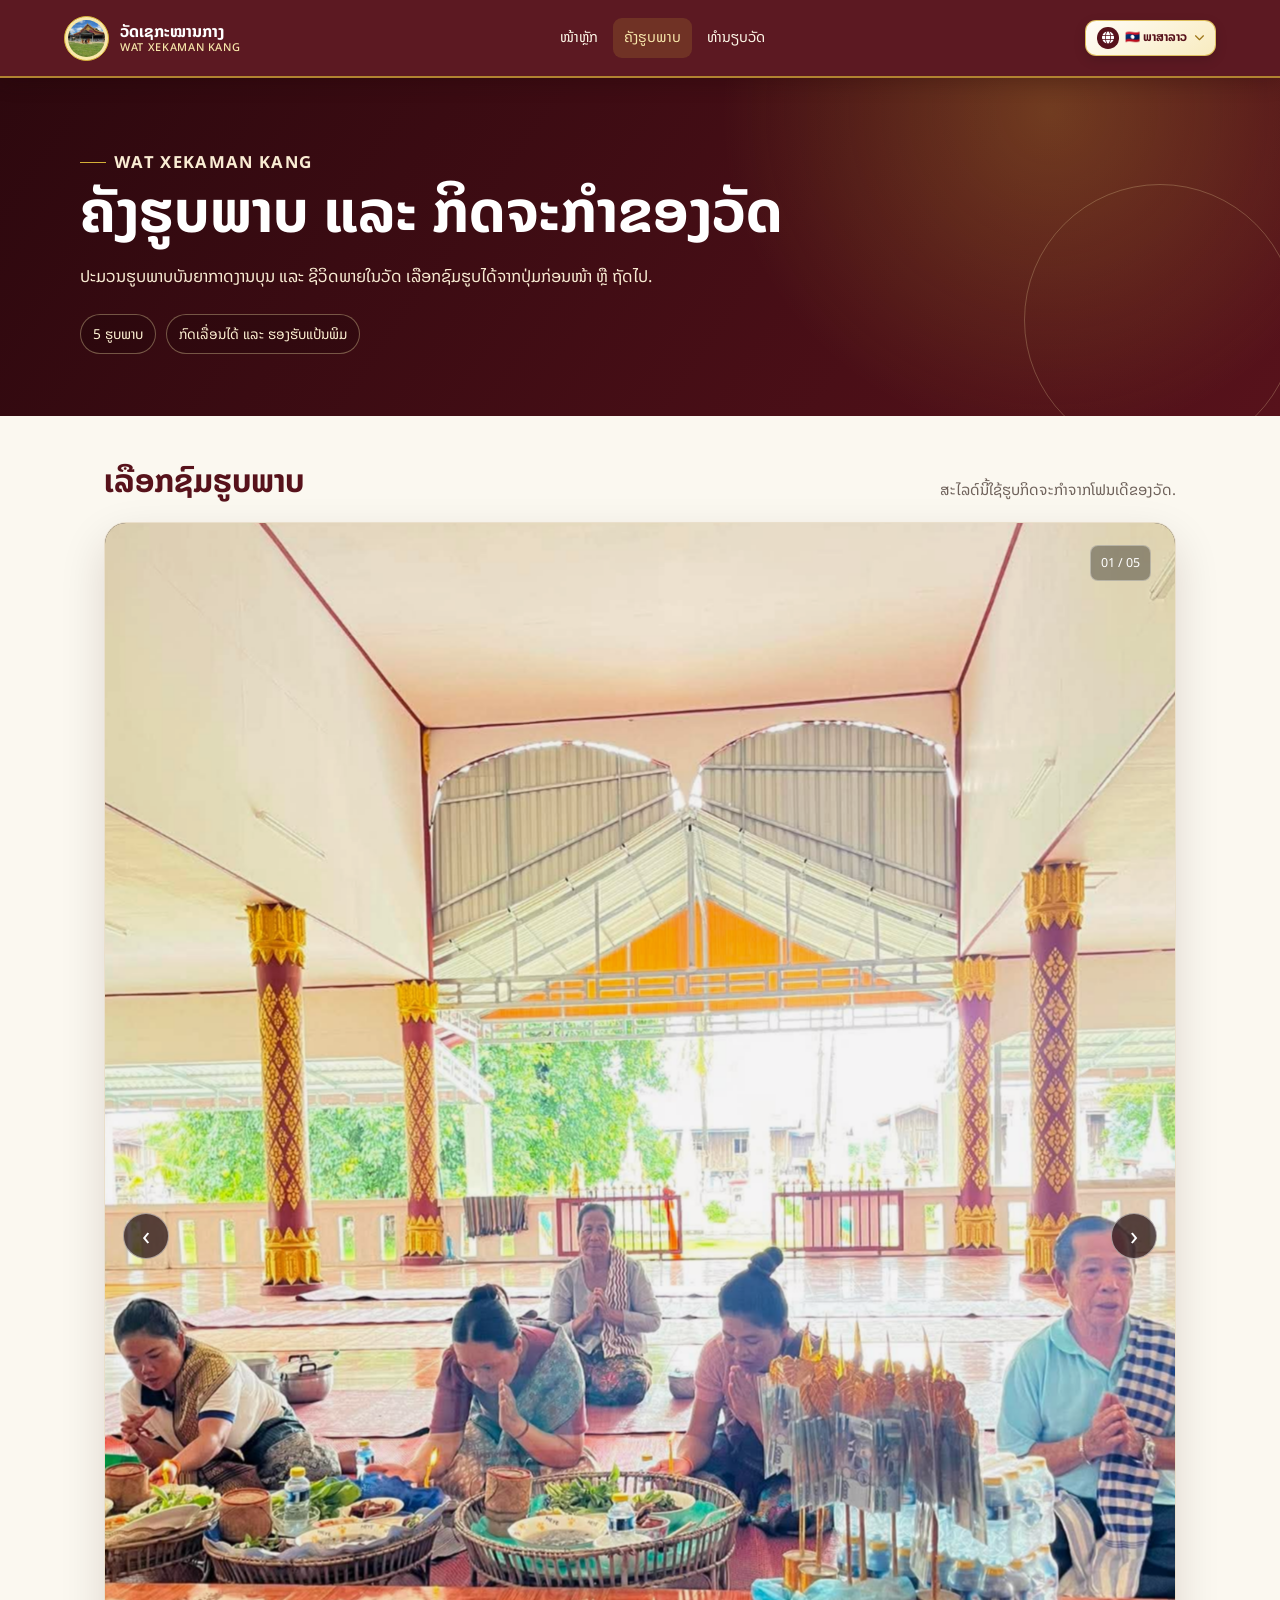
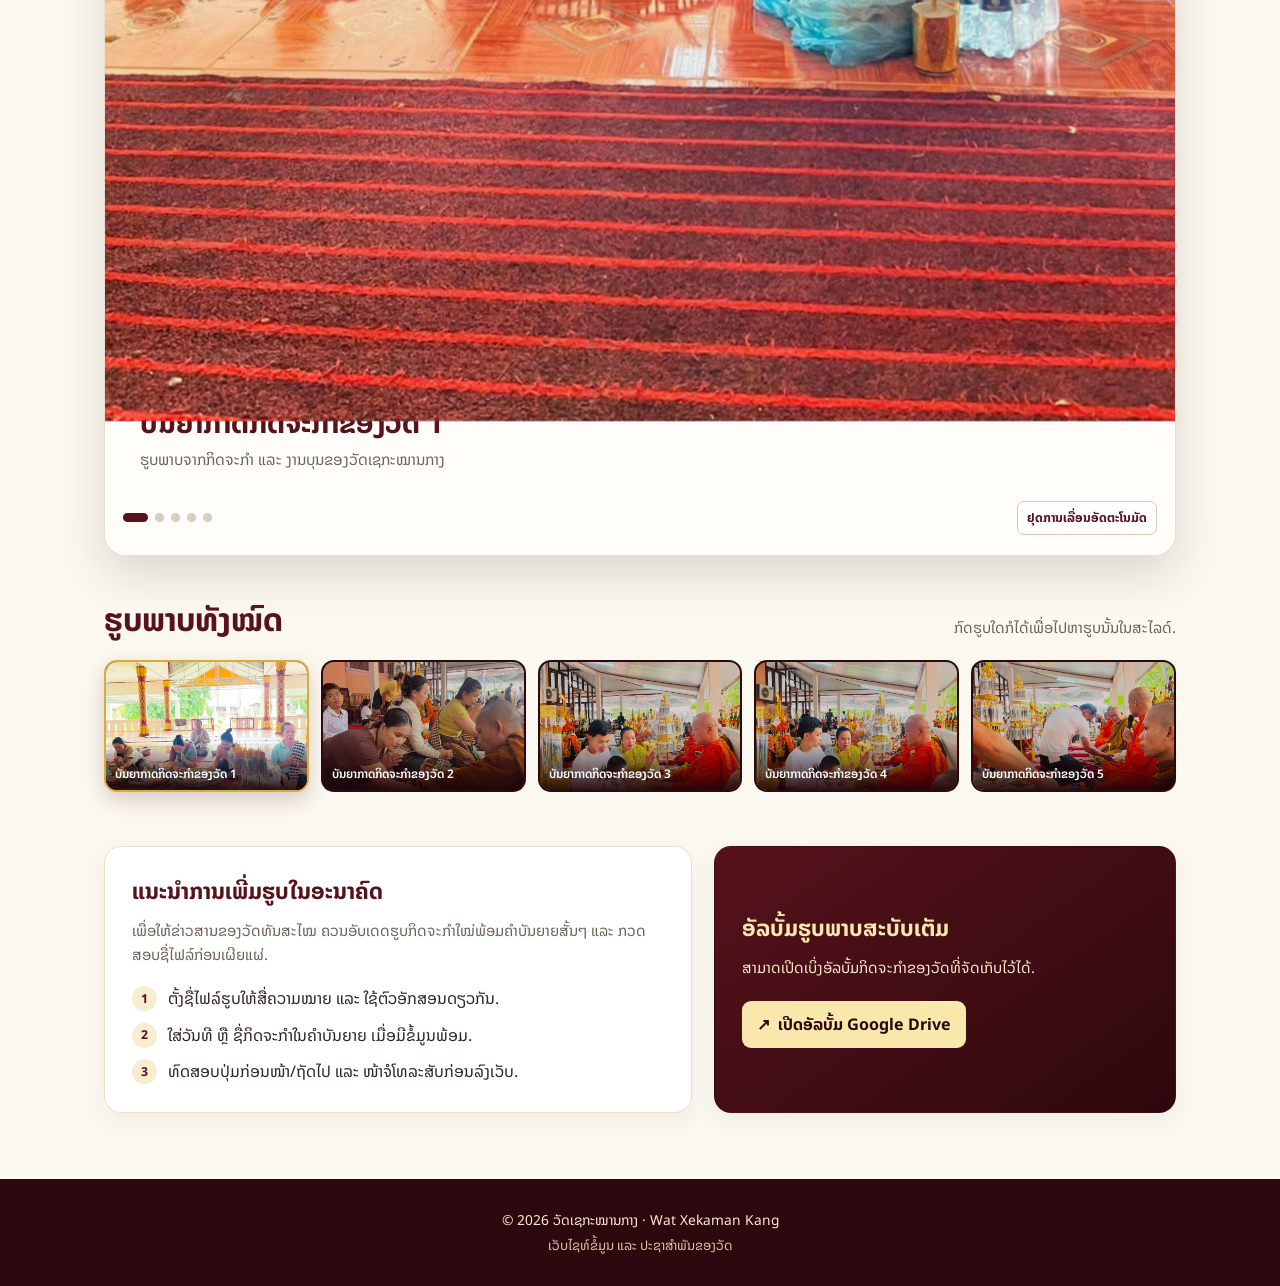
==== commit 4dc594d1: "Update gallery.html" ====
--- a/gallery.html
+++ b/gallery.html
@@ -174,11 +174,7 @@
     .slide-image { width: 100%; height: 100%; min-height: 500px; object-fit: cover; opacity: .96; transform: scale(1.025); will-change: opacity, transform, filter; transition: opacity .5s ease, transform 7s cubic-bezier(.16, 1, .3, 1), filter .5s ease; animation: slide-ken-burns 12s ease-out both; }
     .slide-stage.is-changing .slide-image { opacity: .1; transform: scale(1.08); filter: saturate(.7) blur(1px); }
     @keyframes slide-ken-burns { from { transform: scale(1.025); } to { transform: scale(1.1); } }
-    .image-wash { position: absolute; z-index: 1; inset: 0; background: linear-gradient(90deg, rgba(19, 3, 6, .84), rgba(19, 3, 6, .23) 65%, rgba(19, 3, 6, .1)); pointer-events: none; }
-    .slide-info { position: absolute; z-index: 2; right: 35px; bottom: 38px; left: 35px; max-width: 650px; color: #fff; }
-    .slide-kicker { margin: 0 0 6px; color: var(--gold-light); font-size: .8rem; font-weight: 700; letter-spacing: .09em; text-transform: uppercase; }
-    .slide-info h3 { max-width: 600px; margin: 0; font-size: clamp(1.6rem, 4vw, 2.5rem); line-height: 1.28; text-shadow: 0 2px 12px rgba(0, 0, 0, .48); }
-    .slide-info p { max-width: 580px; margin: 9px 0 0; color: #fff6e1; font-size: .96rem; text-shadow: 0 1px 7px rgba(0, 0, 0, .6); }
+    
     .slide-number { position: absolute; z-index: 3; top: 22px; right: 24px; padding: 7px 10px; border: 1px solid rgba(255, 255, 255, .35); border-radius: 8px; background: rgba(0, 0, 0, .35); color: #fff; font-size: .78rem; font-variant-numeric: tabular-nums; }
     .slider-controls { position: absolute; z-index: 4; top: 50%; right: 18px; left: 18px; display: flex; justify-content: space-between; transform: translateY(-50%); pointer-events: none; }
     .slider-controls button {
@@ -197,17 +193,20 @@
         transition: background .2s ease, transform .2s ease;
     }
     .slider-controls button:hover { background: var(--wine); transform: scale(1.06); }
-    .slider-bottom { display: flex; align-items: center; justify-content: space-between; gap: 18px; padding: 13px 18px; background: #fffdfa; }
+    
+    /* ปรับส่วนคำบรรยายให้อยู่ด้านล่างภาพ และสีเข้ากับพื้นขาว */
+    .slide-info { padding: 25px 35px 15px; color: var(--ink); background: #fffdfa; }
+    .slide-kicker { margin: 0 0 6px; color: #b28d1b; font-size: .8rem; font-weight: 700; letter-spacing: .09em; text-transform: uppercase; }
+    .slide-info h3 { margin: 0; color: var(--wine); font-size: clamp(1.4rem, 3.5vw, 1.8rem); line-height: 1.28; }
+    .slide-info p { margin: 6px 0 0; color: var(--muted); font-size: .96rem; }
+
+    .slider-bottom { display: flex; align-items: center; justify-content: space-between; gap: 18px; padding: 13px 18px 20px; background: #fffdfa; }
     .slider-dots { display: flex; flex-wrap: wrap; gap: 7px; }
     .slider-dots button { width: 9px; height: 9px; padding: 0; border: 0; border-radius: 50%; background: #d9cdbd; transition: width .25s ease, background .25s ease, transform .2s ease; }
     .slider-dots button:hover { transform: scale(1.2); background: #b28d1b; }
     .slider-dots button.active { width: 25px; border-radius: 8px; background: var(--wine); }
     .pause-button { padding: 6px 9px; color: var(--wine); border: 1px solid #dac9ae; border-radius: 7px; background: #fff; font-size: .78rem; font-weight: 700; transition: transform .2s ease, background .2s ease, box-shadow .2s ease; }
     .pause-button:hover { background: #fff7df; transform: translateY(-1px); box-shadow: 0 5px 12px rgba(87, 18, 27, .12); }
-
-    /* แก้ไขส่วนนี้: เพิ่มการห่อบรรทัด และเจาะจงเฉพาะลูกศรให้เป็นกรอบสี่เหลี่ยม */
-    .instructions { display: flex; flex-wrap: wrap; align-items: center; gap: 9px; margin: 15px 0 0; color: var(--muted); font-size: .83rem; line-height: 1.4; }
-    .instructions span:not([data-i18n]) { display: inline-grid; flex-shrink: 0; width: 25px; height: 25px; place-items: center; color: var(--wine); border: 1px solid #dccba8; border-radius: 6px; background: #fff; font-weight: 700; }
 
     .thumbnail-section { margin-top: 43px; }
     .thumbnail-grid { display: grid; grid-template-columns: repeat(5, minmax(0, 1fr)); gap: 12px; }
@@ -262,7 +261,7 @@
         .section-heading { display: block; }
         .section-heading p { margin-top: 6px; text-align: left; }
         .slide-stage, .slide-image { min-height: 405px; }
-        .slide-info { right: 22px; bottom: 28px; left: 22px; }
+        .slide-info { padding: 20px 20px 10px; }
         .slide-number { top: 14px; right: 15px; }
         .slider-controls { right: 11px; left: 11px; }
         .slider-controls button { width: 40px; height: 40px; }
@@ -329,25 +328,25 @@
             <div class="slider" role="region" aria-roledescription="carousel" aria-label="ສະໄລດ໌ຮູບພາບກິດຈະກຳ">
                 <div class="slide-stage" id="slideStage" tabindex="0">
                     <img id="slideImage" class="slide-image" src="images/events/event1.jpg" alt="">
-                    <div class="image-wash"></div>
                     <div class="slide-number" id="slideNumber" aria-live="polite">01 / 05</div>
-                    <div class="slide-info">
-                        <p class="slide-kicker" data-i18n="slideLabel">ຄັງຮູບພາບ</p>
-                        <h3 id="slideTitle"></h3>
-                        <p id="slideDescription"></p>
-                    </div>
                     <div class="slider-controls" aria-label="ປຸ່ມຄວບຄຸມສະໄລດ໌">
                         <button id="previousSlide" type="button" aria-label="ຮູບກ່ອນໜ້າ">‹</button>
                         <button id="nextSlide" type="button" aria-label="ຮູບຖັດໄປ">›</button>
                     </div>
                 </div>
+                
+                <div class="slide-info">
+                    <p class="slide-kicker" data-i18n="slideLabel">ຄັງຮູບພາບ</p>
+                    <h3 id="slideTitle"></h3>
+                    <p id="slideDescription"></p>
+                </div>
+
                 <div class="slider-bottom">
                     <div class="slider-dots" id="sliderDots" aria-label="ເລືອກຮູບສະໄລດ໌"></div>
                     <button class="pause-button" id="pauseButton" type="button" data-i18n="pause">ຢຸດການເລື່ອນອັດຕະໂນມັດ</button>
                 </div>
             </div>
 
-            <p class="instructions"><span>←</span><span>→</span><span data-i18n="keyboardHelp">ກົດລູກສອນຊ້າຍ/ຂວາ ຫຼື ປຸ່ມເທິງໜ້າຈໍເພື່ອເລື່ອນຮູບ</span></p>
         </section>
 
         <section class="thumbnail-section" aria-labelledby="all-photos-heading">
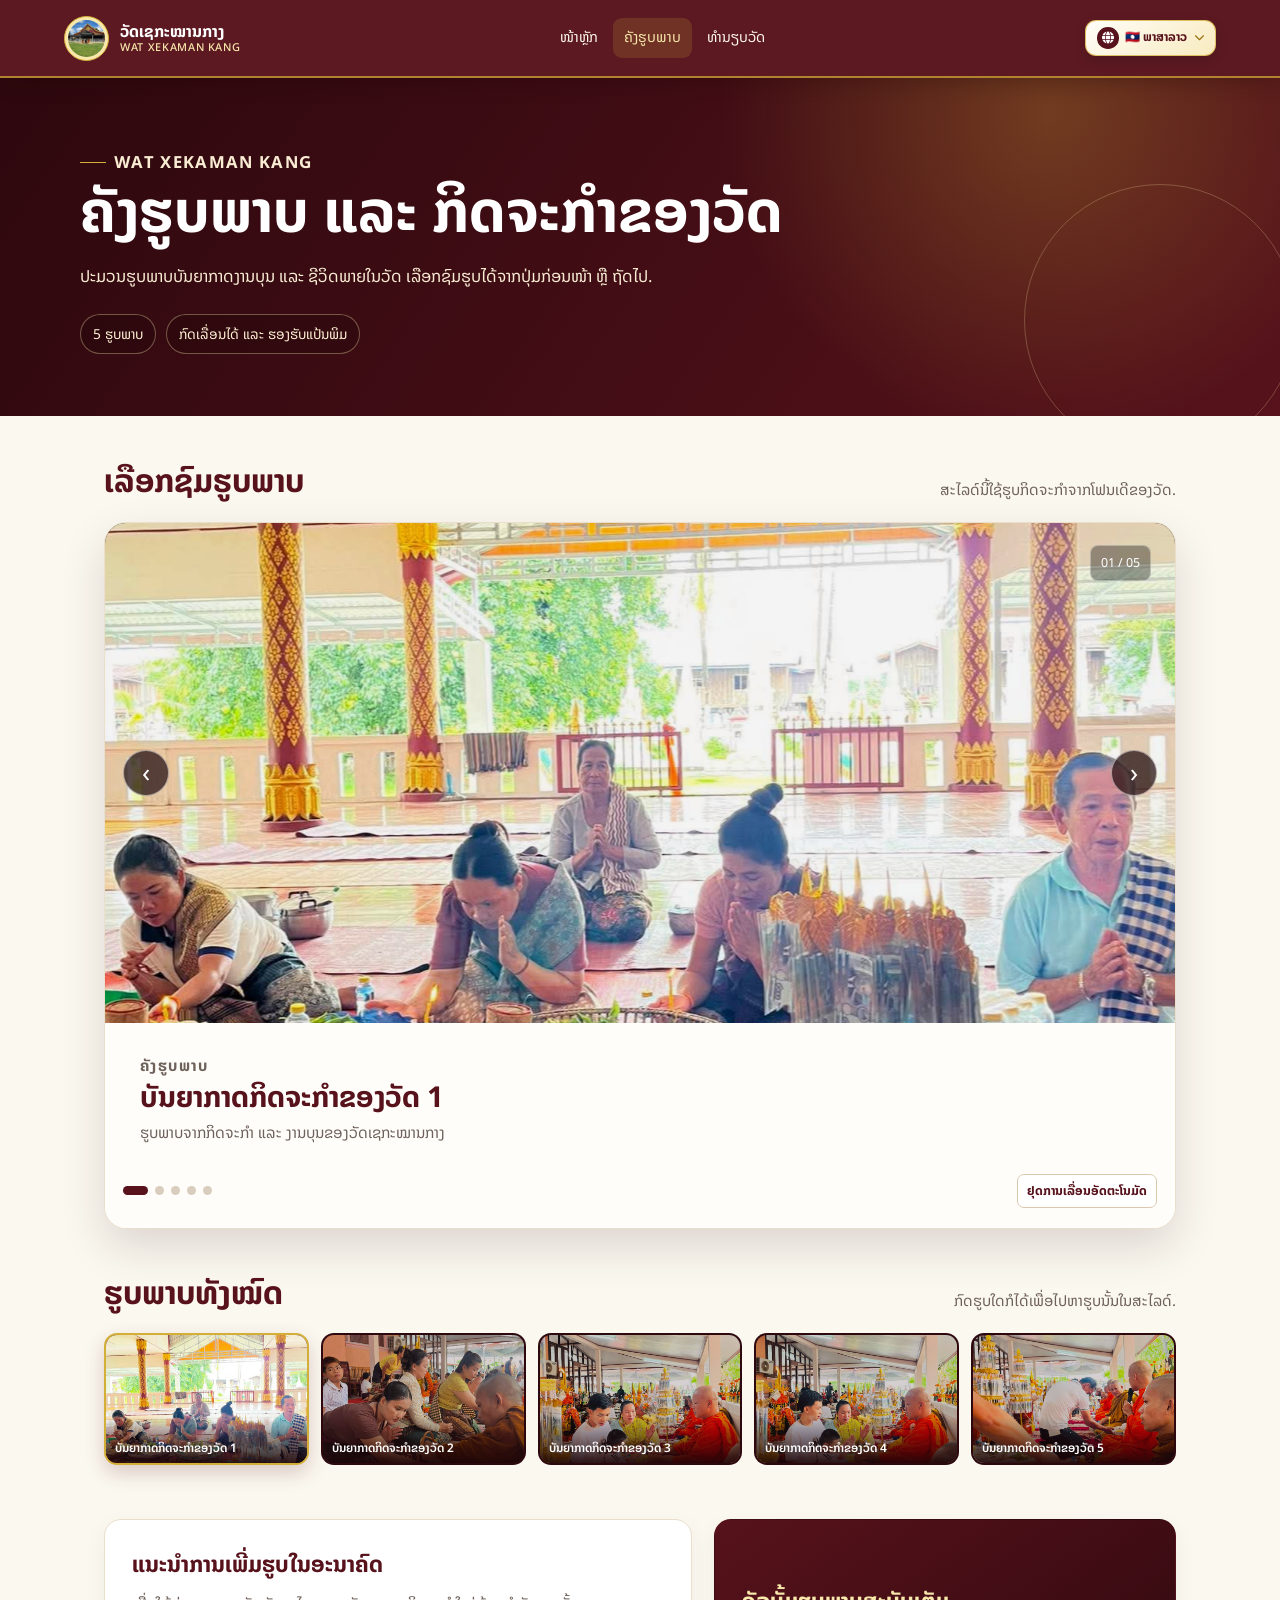
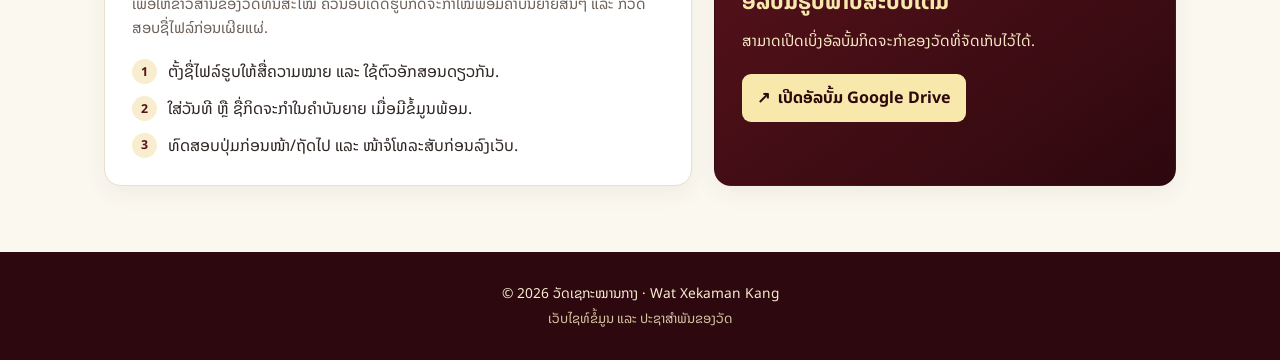
==== commit 7ace081d: "Update gallery.html" ====
--- a/gallery.html
+++ b/gallery.html
@@ -166,12 +166,22 @@
     }
     .slide-stage {
         position: relative;
-        display: grid;
-        min-height: 500px;
+        display: block; /* เปลี่ยนจาก grid เป็น block ให้คุมส่วนสูงได้ดีขึ้น */
+        height: 500px;  /* บังคับความสูงตายตัว */
         isolation: isolate;
         background: #211517;
-    }
-    .slide-image { width: 100%; height: 100%; min-height: 500px; object-fit: cover; opacity: .96; transform: scale(1.025); will-change: opacity, transform, filter; transition: opacity .5s ease, transform 7s cubic-bezier(.16, 1, .3, 1), filter .5s ease; animation: slide-ken-burns 12s ease-out both; }
+        overflow: hidden; /* **สำคัญ** ตัดรูปส่วนที่เกิน/ซูมล้นออกไป ไม่ให้ทับข้อความ */
+    }
+    .slide-image { 
+        width: 100%; 
+        height: 100%; 
+        object-fit: cover; 
+        opacity: .96; 
+        transform: scale(1.025); 
+        will-change: opacity, transform, filter; 
+        transition: opacity .5s ease, transform 7s cubic-bezier(.16, 1, .3, 1), filter .5s ease; 
+        animation: slide-ken-burns 12s ease-out both; 
+    }
     .slide-stage.is-changing .slide-image { opacity: .1; transform: scale(1.08); filter: saturate(.7) blur(1px); }
     @keyframes slide-ken-burns { from { transform: scale(1.025); } to { transform: scale(1.1); } }
     
@@ -194,13 +204,12 @@
     }
     .slider-controls button:hover { background: var(--wine); transform: scale(1.06); }
     
-    /* ปรับส่วนคำบรรยายให้อยู่ด้านล่างภาพ และสีเข้ากับพื้นขาว */
-    .slide-info { padding: 25px 35px 15px; color: var(--ink); background: #fffdfa; }
+    .slide-info { padding: 25px 35px 15px; color: var(--ink); background: #fffdfa; position: relative; z-index: 5; }
     .slide-kicker { margin: 0 0 6px; color: #b28d1b; font-size: .8rem; font-weight: 700; letter-spacing: .09em; text-transform: uppercase; }
     .slide-info h3 { margin: 0; color: var(--wine); font-size: clamp(1.4rem, 3.5vw, 1.8rem); line-height: 1.28; }
     .slide-info p { margin: 6px 0 0; color: var(--muted); font-size: .96rem; }
 
-    .slider-bottom { display: flex; align-items: center; justify-content: space-between; gap: 18px; padding: 13px 18px 20px; background: #fffdfa; }
+    .slider-bottom { display: flex; align-items: center; justify-content: space-between; gap: 18px; padding: 13px 18px 20px; background: #fffdfa; position: relative; z-index: 5; }
     .slider-dots { display: flex; flex-wrap: wrap; gap: 7px; }
     .slider-dots button { width: 9px; height: 9px; padding: 0; border: 0; border-radius: 50%; background: #d9cdbd; transition: width .25s ease, background .25s ease, transform .2s ease; }
     .slider-dots button:hover { transform: scale(1.2); background: #b28d1b; }
@@ -249,7 +258,7 @@
         .site-nav { display: none; }
         .topbar { min-height: 68px; padding: 9px 16px; }
         .brand-text small { display: none; }
-        .slide-stage, .slide-image { min-height: 440px; }
+        .slide-stage { height: 440px; }
         .thumbnail-grid { grid-template-columns: repeat(3, minmax(0, 1fr)); }
         .service-grid { grid-template-columns: 1fr; }
     }
@@ -260,7 +269,7 @@
         .page-shell { padding: 32px 16px 49px; }
         .section-heading { display: block; }
         .section-heading p { margin-top: 6px; text-align: left; }
-        .slide-stage, .slide-image { min-height: 405px; }
+        .slide-stage { height: 405px; }
         .slide-info { padding: 20px 20px 10px; }
         .slide-number { top: 14px; right: 15px; }
         .slider-controls { right: 11px; left: 11px; }
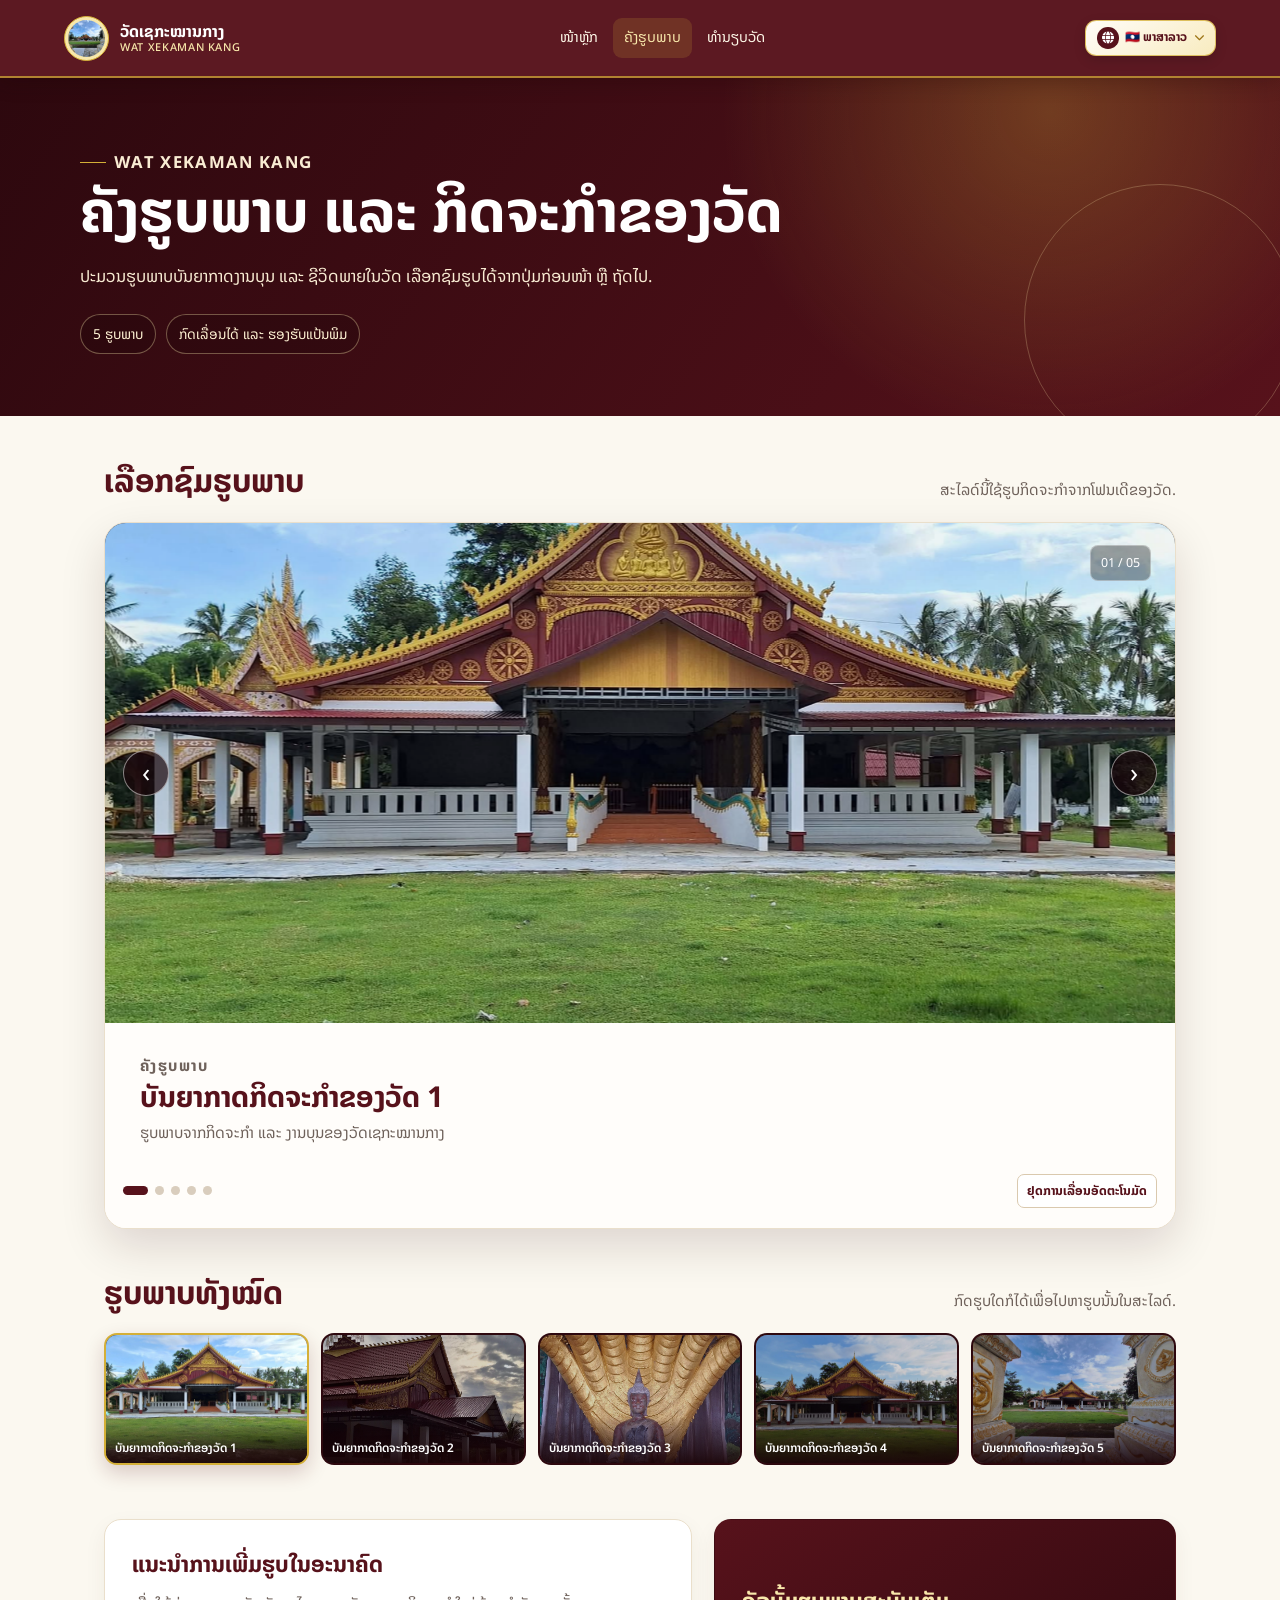
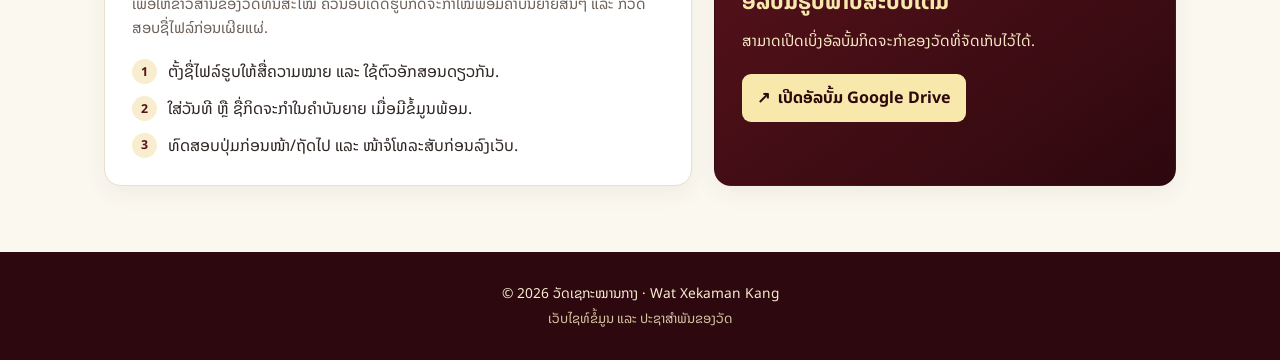
==== commit 07d0655a: "Add files via upload" ====
--- a/gallery.html
+++ b/gallery.html
@@ -176,6 +176,7 @@
         width: 100%; 
         height: 100%; 
         object-fit: cover; 
+        cursor: zoom-in;
         opacity: .96; 
         transform: scale(1.025); 
         will-change: opacity, transform, filter; 
@@ -254,6 +255,23 @@
     .site-footer p { margin: 0; font-size: .86rem; }
     .site-footer small { display: block; margin-top: 4px; color: #d9c6a3; }
 
+    .gallery-lightbox { position: fixed; z-index: 50; inset: 0; display: grid; place-items: center; padding: 24px 76px; background: rgba(18, 5, 7, .94); opacity: 0; visibility: hidden; transition: opacity .22s ease, visibility .22s ease; }
+    .gallery-lightbox.is-open { opacity: 1; visibility: visible; }
+    .gallery-lightbox-frame { display: grid; width: min(100%, 1100px); max-height: 100%; gap: 12px; margin: 0; text-align: center; }
+    .gallery-lightbox-image-wrap { display: grid; min-height: 0; place-items: center; overflow: hidden; border: 1px solid rgba(255, 255, 255, .22); border-radius: 18px; background: #0f0507; touch-action: pan-y; }
+    .gallery-lightbox-image { display: block; max-width: 100%; max-height: calc(100vh - 150px); object-fit: contain; cursor: zoom-in; transform: scale(1); transition: transform .28s ease; }
+    .gallery-lightbox.is-zoomed .gallery-lightbox-image { cursor: zoom-out; transform: scale(1.65); }
+    .gallery-lightbox-caption { color: #fff3d4; font-size: .9rem; line-height: 1.45; }
+    .gallery-lightbox-caption strong { display: block; color: var(--gold-light); font-size: 1rem; }
+    .gallery-lightbox-close, .gallery-lightbox-nav { position: absolute; z-index: 2; display: grid; width: 46px; height: 46px; padding: 0; place-items: center; color: #fff; border: 1px solid rgba(255, 255, 255, .55); border-radius: 50%; background: rgba(27, 7, 10, .75); font-size: 1.8rem; line-height: 1; transition: transform .2s ease, background .2s ease; }
+    .gallery-lightbox-close { top: 18px; right: 20px; font-size: 1.5rem; }
+    .gallery-lightbox-nav { top: 50%; transform: translateY(-50%); }
+    .gallery-lightbox-nav:hover, .gallery-lightbox-close:hover { background: var(--wine); transform: translateY(-50%) scale(1.06); }
+    .gallery-lightbox-close:hover { transform: scale(1.06); }
+    .gallery-lightbox-prev { left: 18px; }
+    .gallery-lightbox-next { right: 18px; }
+    body.gallery-lightbox-open { overflow: hidden; }
+
     @media (max-width: 860px) {
         .site-nav { display: none; }
         .topbar { min-height: 68px; padding: 9px 16px; }
@@ -277,6 +295,12 @@
         .slider-bottom { align-items: flex-start; }
         .thumbnail-grid { grid-template-columns: repeat(2, minmax(0, 1fr)); gap: 9px; }
         .service-card { padding: 22px; }
+        .gallery-lightbox { padding: 18px 52px; }
+        .gallery-lightbox-nav { width: 40px; height: 40px; font-size: 1.55rem; }
+        .gallery-lightbox-prev { left: 7px; }
+        .gallery-lightbox-next { right: 7px; }
+        .gallery-lightbox-close { top: 9px; right: 9px; width: 38px; height: 38px; }
+        .gallery-lightbox-image { max-height: calc(100vh - 130px); }
     }
     @media (prefers-reduced-motion: reduce) {
         *, *::before, *::after { scroll-behavior: auto !important; transition-duration: .01ms !important; animation-duration: .01ms !important; animation-iteration-count: 1 !important; }
@@ -390,6 +414,18 @@
     <small data-i18n="footerNote">ເວັບໄຊທ໌ຂໍ້ມູນ ແລະ ປະຊາສຳພັນຂອງວັດ</small>
 </footer>
 
+<div id="galleryLightbox" class="gallery-lightbox" role="dialog" aria-modal="true" aria-label="ເບິ່ງຮູບພາບເຕັມຈໍ" aria-hidden="true">
+    <button id="galleryLightboxClose" class="gallery-lightbox-close" type="button" aria-label="ປິດ">×</button>
+    <button id="galleryLightboxPrevious" class="gallery-lightbox-nav gallery-lightbox-prev" type="button" aria-label="ຮູບກ່ອນໜ້າ">‹</button>
+    <figure id="galleryLightboxFrame" class="gallery-lightbox-frame">
+        <div class="gallery-lightbox-image-wrap">
+            <img id="galleryLightboxImage" class="gallery-lightbox-image" src="" alt="">
+        </div>
+        <figcaption id="galleryLightboxCaption" class="gallery-lightbox-caption"></figcaption>
+    </figure>
+    <button id="galleryLightboxNext" class="gallery-lightbox-nav gallery-lightbox-next" type="button" aria-label="ຮູບຖັດໄປ">›</button>
+</div>
+
 <script>
     const slides = [
         { src: 'images/events/event1.jpg', lo: 'ບັນຍາກາດກິດຈະກຳຂອງວັດ 1', th: 'บรรยากาศกิจกรรมของวัด 1', en: 'Temple activities 1', loDesc: 'ຮູບພາບຈາກກິດຈະກຳ ແລະ ງານບຸນຂອງວັດເຊກະໝານກາງ', thDesc: 'ภาพจากกิจกรรมและงานบุญของวัดเซกะหมานกลาง', enDesc: 'Scenes from ceremonies and activities at Wat Xekaman Kang.' },
@@ -419,6 +455,8 @@
     let autoplayTimer;
     let touchStartX = 0;
     let slideChangeTimer;
+    let lightboxIndex = 0;
+    let lightboxTouchStartX = 0;
 
     const slideImage = document.getElementById('slideImage');
     const slideTitle = document.getElementById('slideTitle');
@@ -428,10 +466,54 @@
     const thumbnails = document.getElementById('thumbnailGrid');
     const pauseButton = document.getElementById('pauseButton');
     const stage = document.getElementById('slideStage');
+    const galleryLightbox = document.getElementById('galleryLightbox');
+    const galleryLightboxImage = document.getElementById('galleryLightboxImage');
+    const galleryLightboxCaption = document.getElementById('galleryLightboxCaption');
+    const galleryLightboxFrame = document.getElementById('galleryLightboxFrame');
 
     function currentText(key) { return translations[activeLanguage][key]; }
     function slideText(slide) { return slide[activeLanguage] || slide.lo; }
     function slideDescriptionText(slide) { return slide[`${activeLanguage}Desc`] || slide.loDesc; }
+
+    function isGalleryLightboxOpen() {
+        return galleryLightbox.classList.contains('is-open');
+    }
+
+    function showGalleryLightboxImage(index) {
+        lightboxIndex = (index + slides.length) % slides.length;
+        const slide = slides[lightboxIndex];
+        galleryLightboxImage.src = slide.src;
+        galleryLightboxImage.alt = slideText(slide);
+        galleryLightboxCaption.replaceChildren();
+        const title = document.createElement('strong');
+        title.textContent = slideText(slide);
+        const description = document.createElement('span');
+        description.textContent = slideDescriptionText(slide);
+        galleryLightboxCaption.append(title, description);
+        galleryLightbox.classList.remove('is-zoomed');
+    }
+
+    function openGalleryLightbox(index = activeIndex) {
+        window.clearInterval(autoplayTimer);
+        showGalleryLightboxImage(index);
+        galleryLightbox.classList.add('is-open');
+        galleryLightbox.setAttribute('aria-hidden', 'false');
+        document.body.classList.add('gallery-lightbox-open');
+        document.getElementById('galleryLightboxClose').focus();
+    }
+
+    function closeGalleryLightbox() {
+        if (!isGalleryLightboxOpen()) return;
+        galleryLightbox.classList.remove('is-open', 'is-zoomed');
+        galleryLightbox.setAttribute('aria-hidden', 'true');
+        document.body.classList.remove('gallery-lightbox-open');
+        showSlide(lightboxIndex);
+        slideImage.focus();
+    }
+
+    function toggleGalleryLightboxZoom() {
+        galleryLightbox.classList.toggle('is-zoomed');
+    }
 
     function closeGalleryLanguageMenu() {
         const menu = document.getElementById('galleryLanguageMenu');
@@ -449,8 +531,13 @@
     }
 
     function fallbackImage(image) {
+        const title = image.alt || 'Temple gallery';
+        const safeTitle = String(title).replace(/[&<>"']/g, character => ({
+            '&': '&amp;', '<': '&lt;', '>': '&gt;', '"': '&quot;', "'": '&apos;'
+        })[character]);
+        const svg = `<svg xmlns="http://www.w3.org/2000/svg" viewBox="0 0 1200 700" role="img" aria-label="${safeTitle}"><rect width="1200" height="700" fill="#2d080e"/><path d="M0 560 300 350l190 130 240-245 470 325v140H0z" fill="#4a0e17"/><circle cx="960" cy="155" r="58" fill="#d4af37" opacity=".9"/><text x="600" y="620" fill="#f3e5ab" font-family="sans-serif" font-size="34" text-anchor="middle">${safeTitle}</text></svg>`;
         image.onerror = null;
-        image.src = 'wat-logo.jpg';
+        image.src = `data:image/svg+xml;charset=UTF-8,${encodeURIComponent(svg)}`;
     }
 
     function renderControls() {
@@ -485,6 +572,7 @@
         slideChangeTimer = window.setTimeout(() => {
             slideImage.src = slide.src;
             slideImage.alt = slideText(slide);
+            slideImage.setAttribute('aria-label', slideText(slide));
             stage.classList.remove('is-changing');
         }, 220);
         slideTitle.textContent = slideText(slide);
@@ -533,13 +621,20 @@
         resetAutoplay();
     });
     stage.addEventListener('keydown', event => {
-        if (event.key === 'ArrowLeft') { event.preventDefault(); showSlide(activeIndex - 1); }
-        if (event.key === 'ArrowRight') { event.preventDefault(); showSlide(activeIndex + 1); }
+        if (event.key === 'ArrowLeft') { event.preventDefault(); event.stopPropagation(); showSlide(activeIndex - 1); }
+        if (event.key === 'ArrowRight') { event.preventDefault(); event.stopPropagation(); showSlide(activeIndex + 1); }
     });
     document.addEventListener('keydown', event => {
+        if (isGalleryLightboxOpen()) {
+            if (event.key === 'Escape') closeGalleryLightbox();
+            if (event.key === 'ArrowLeft') showGalleryLightboxImage(lightboxIndex - 1);
+            if (event.key === 'ArrowRight') showGalleryLightboxImage(lightboxIndex + 1);
+            if (event.key === 'Escape' || event.key === 'ArrowLeft' || event.key === 'ArrowRight') event.preventDefault();
+            return;
+        }
         if (event.key === 'Escape') { closeGalleryLanguageMenu(); return; }
         const isFormControl = /INPUT|TEXTAREA|SELECT|BUTTON/.test(event.target.tagName);
-        if (isFormControl) return;
+        if (isFormControl || stage.contains(event.target)) return;
         if (event.key === 'ArrowLeft') showSlide(activeIndex - 1);
         if (event.key === 'ArrowRight') showSlide(activeIndex + 1);
     });
@@ -548,7 +643,31 @@
         const distance = event.changedTouches[0].screenX - touchStartX;
         if (Math.abs(distance) > 45) showSlide(activeIndex + (distance > 0 ? -1 : 1));
     }, { passive: true });
+    slideImage.tabIndex = 0;
+    slideImage.setAttribute('role', 'button');
+    slideImage.addEventListener('click', () => openGalleryLightbox(activeIndex));
+    slideImage.addEventListener('keydown', event => {
+        if (event.key === 'Enter' || event.key === ' ') {
+            event.preventDefault();
+            openGalleryLightbox(activeIndex);
+        }
+    });
     slideImage.addEventListener('error', event => fallbackImage(event.currentTarget));
+    galleryLightboxImage.addEventListener('error', event => fallbackImage(event.currentTarget));
+    document.getElementById('galleryLightboxClose').addEventListener('click', closeGalleryLightbox);
+    document.getElementById('galleryLightboxPrevious').addEventListener('click', () => showGalleryLightboxImage(lightboxIndex - 1));
+    document.getElementById('galleryLightboxNext').addEventListener('click', () => showGalleryLightboxImage(lightboxIndex + 1));
+    galleryLightboxImage.addEventListener('click', toggleGalleryLightboxZoom);
+    galleryLightbox.addEventListener('click', event => {
+        if (event.target === galleryLightbox) closeGalleryLightbox();
+    });
+    galleryLightboxFrame.addEventListener('touchstart', event => {
+        lightboxTouchStartX = event.changedTouches[0].screenX;
+    }, { passive: true });
+    galleryLightboxFrame.addEventListener('touchend', event => {
+        const distance = event.changedTouches[0].screenX - lightboxTouchStartX;
+        if (Math.abs(distance) > 45) showGalleryLightboxImage(lightboxIndex + (distance > 0 ? -1 : 1));
+    }, { passive: true });
     document.addEventListener('click', event => {
         if (!event.target.closest('#galleryLanguageMenu')) closeGalleryLanguageMenu();
     });
